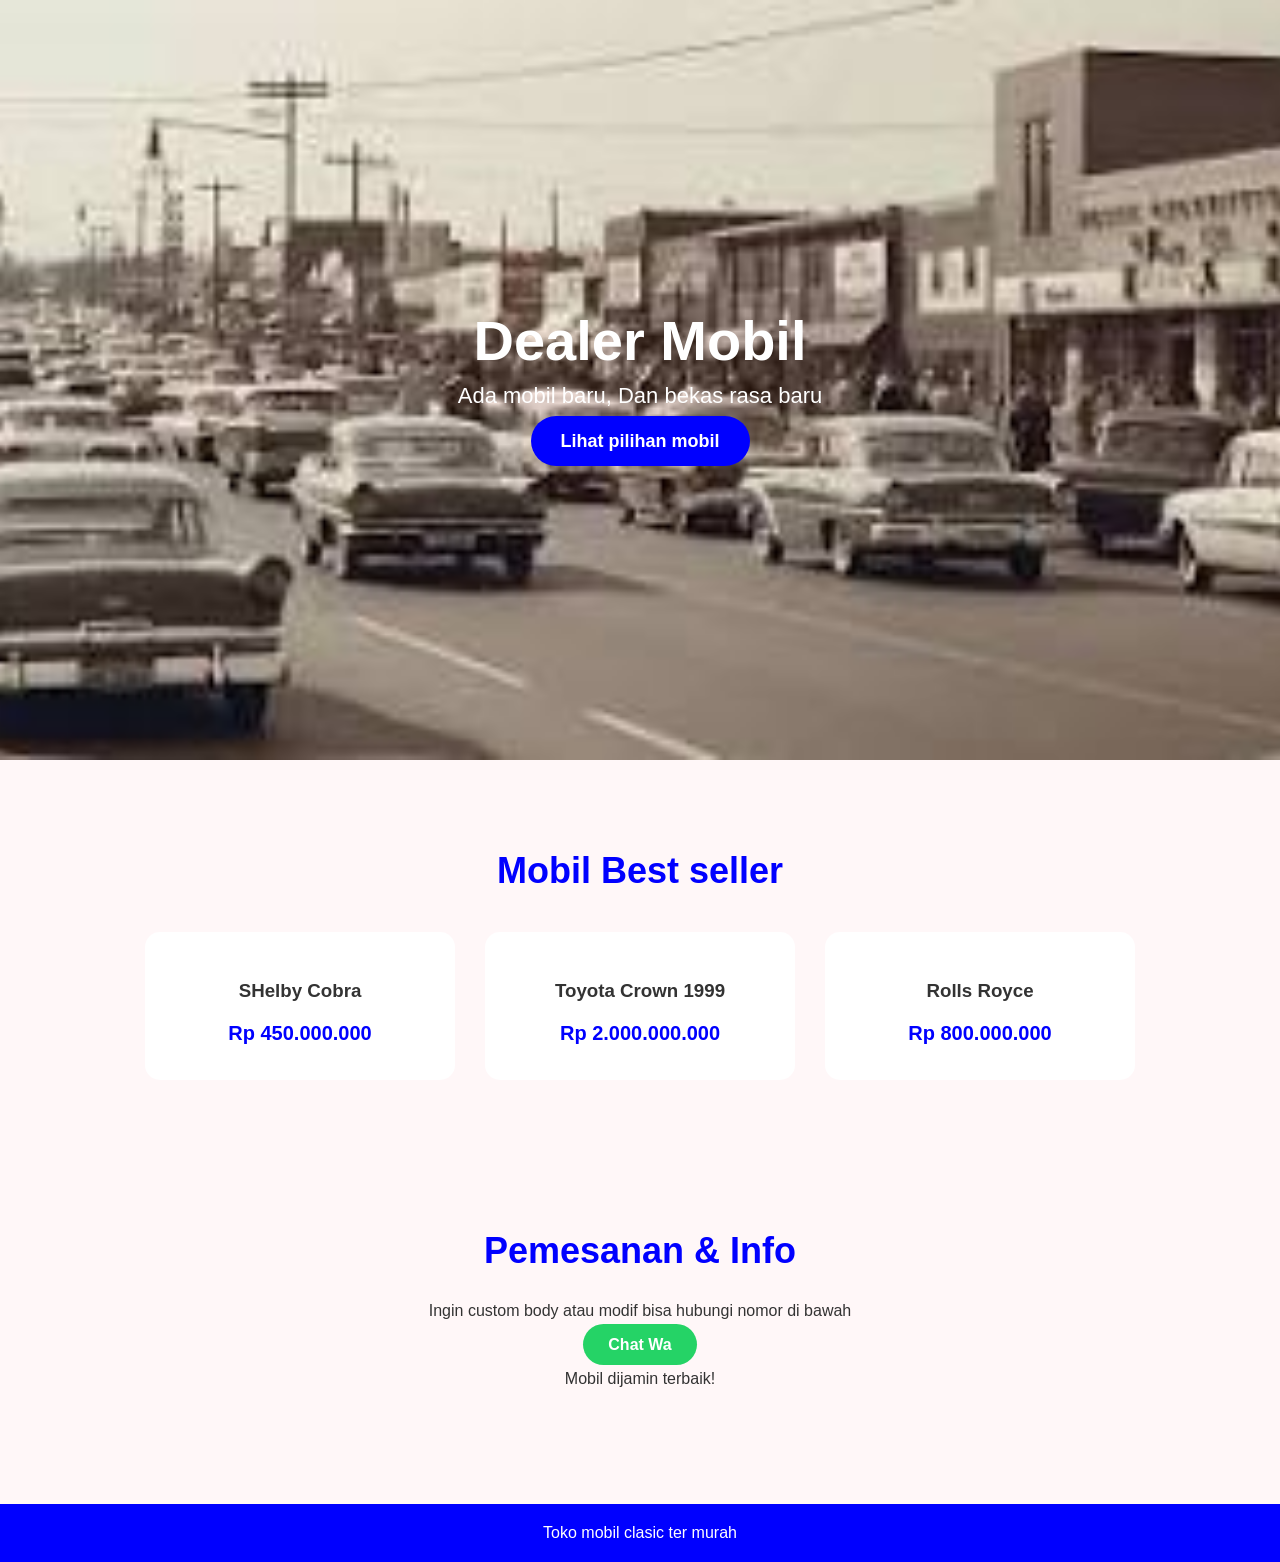
==== landing page.html @ eb48608e "Add files via upload" ====
<!DOCTYPE html>
<html lang="id">
<head>
    <meta charset="UTF-8">
    <meta name="viewport" content="width=device-width, initial-scale=1.0">
    <title>Toko mobil classic</title>
    <style>
        body {
            margin: 0;
            font-family: 'Poppins', sans-serif;
            background: #fff7f8;
            color: #333;
        }

        /* ini anggap bagian kepala :) */
        header {
            background: url('[data-uri]') center/cover no-repeat;
            height: 80vh;
            display: flex;
            align-items: center;
            justify-content: center;
            text-align: center;
            color: #fff;
            padding: 20px;
        }

        header h1 {
            font-size: 56px;
            margin: 0;
        }

        header p {
            font-size: 22px;
            margin-top: 10px;
        }

        .btn-lihat {
            margin-top: 25px;
            background: blue;
            padding: 15px 30px;
            color: white;
            font-size: 18px;
            border-radius: 30px;
            text-decoration: none;
            font-weight: bold;
        }

        /* ini bagian mewarnai dan ukuran tulisan (judul) */
        .section {
            padding: 60px 20px;
            text-align: center;
        }

        .section h2 {
            font-size: 36px;
            color: blue;
        }

        /* ini bagian barang ;) */
        .produk-container {
            display: flex;
            justify-content: center;
            gap: 30px;
            margin-top: 40px;
        }

        .produk {
            background: #fff;
            width: 280px;
            border-radius: 15px;
            padding: 15px;

        }

        .produk:hover {
            transform: translateY(-6px);
        }

        .produk img {
            width: 100%;
            border-radius: 12px;
        }

        .produk h3 {
            margin-top: 15px;
            color: #333;
        }

        .harga {
            font-weight: bold;
            color: blue;
            font-size: 20px;
        }

        /* wa */
        .btn-wa {
            margin-top: 20px;
            background: #25d366;
            padding: 12px 25px;
            color: white;
            border-radius: 30px;
            text-decoration: none;
            font-weight: bold;

        }

        /* kaki ;) */
        footer {
            background: blue;
            color: white;
            text-align: center;
            padding: 20px;
            margin-top: 40px;
        }
    </style>
</head>
<body>

    
    <header>
        <div>
            <h1>Dealer Mobil</h1>
            <p>Ada mobil baru, Dan bekas rasa baru</p>
            <a href="#produk" class="btn-lihat">Lihat pilihan mobil</a>
        </div>
    </header>

    <!-- PRODUK  -->
    <section class="section" id="produk">
        <h2>Mobil Best seller</h2>

        <div class="produk-container">

            <div class="produk">
                <img src="shelby cobra_169.jpg" alt="">
                <h3>SHelby Cobra</h3>
                <p class="harga">Rp 450.000.000</p>
            </div>

            <div class="produk">
                <img src="hudson.jpg" alt="">
                <h3>Toyota Crown 1999</h3>
                <p class="harga">Rp 2.000.000.000</p>
            </div>

            <div class="produk">
                <img src="rolls royce.jpg" alt="">
                <h3>Rolls Royce</h3>
                <p class="harga">Rp 800.000.000</p>
            </div>

        </div>
    </section>

    <!-- wa -->
    <section class="section">
        <h2>Pemesanan & Info</h2>
        <p>Ingin custom body atau modif bisa hubungi nomor di bawah</p>
         <a href="https://www.whatsapp.com/business/" class="btn-wa">Chat Wa</a>
        <p>Mobil dijamin terbaik!</p>

    </section>

    <!-- FOOTER -->
    <footer>
        Toko mobil clasic ter murah
    </footer>

</body>
</html>
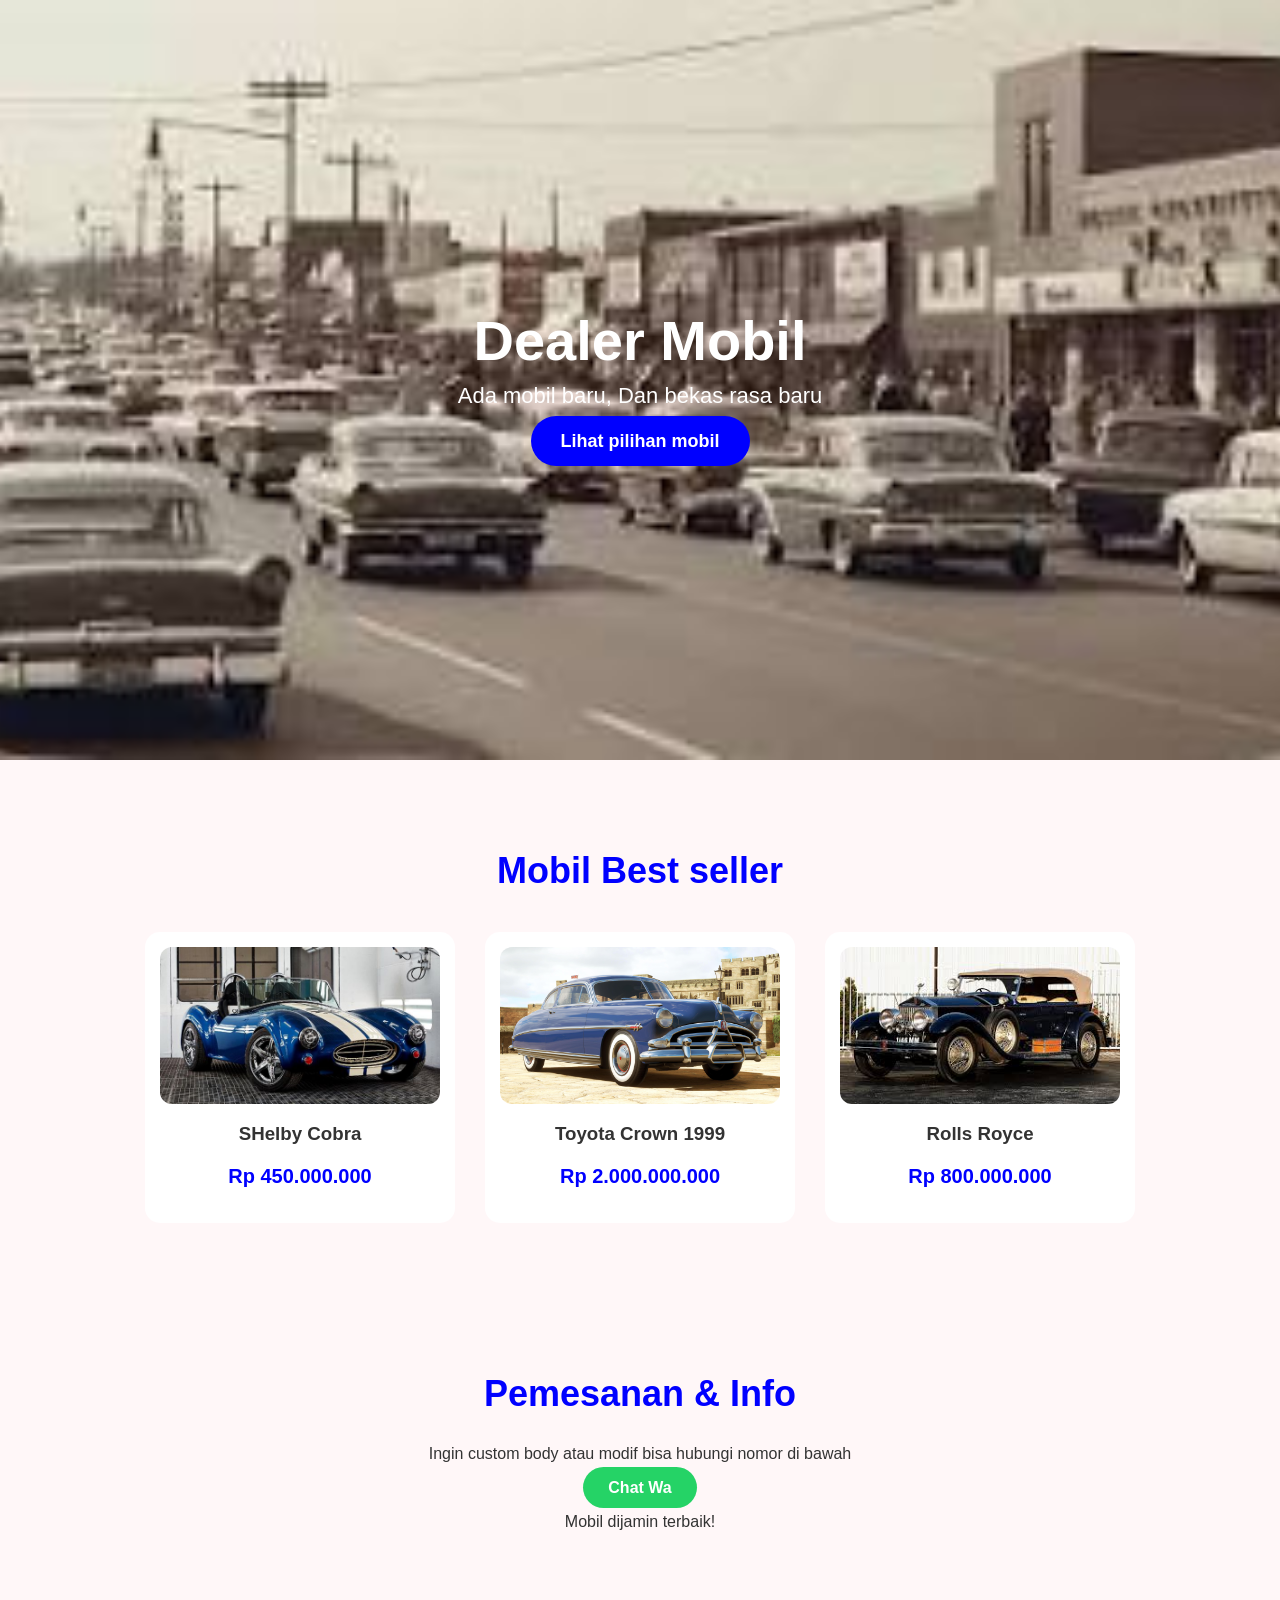
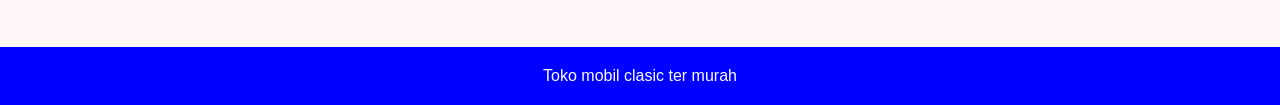
==== commit 68123b29: "Add files via upload" ====
--- a/landing page.html
+++ b/landing page.html
@@ -4,115 +4,8 @@
     <meta charset="UTF-8">
     <meta name="viewport" content="width=device-width, initial-scale=1.0">
     <title>Toko mobil classic</title>
-    <style>
-        body {
-            margin: 0;
-            font-family: 'Poppins', sans-serif;
-            background: #fff7f8;
-            color: #333;
-        }
-
-        /* ini anggap bagian kepala :) */
-        header {
-            background: url('[data-uri]') center/cover no-repeat;
-            height: 80vh;
-            display: flex;
-            align-items: center;
-            justify-content: center;
-            text-align: center;
-            color: #fff;
-            padding: 20px;
-        }
-
-        header h1 {
-            font-size: 56px;
-            margin: 0;
-        }
-
-        header p {
-            font-size: 22px;
-            margin-top: 10px;
-        }
-
-        .btn-lihat {
-            margin-top: 25px;
-            background: blue;
-            padding: 15px 30px;
-            color: white;
-            font-size: 18px;
-            border-radius: 30px;
-            text-decoration: none;
-            font-weight: bold;
-        }
-
-        /* ini bagian mewarnai dan ukuran tulisan (judul) */
-        .section {
-            padding: 60px 20px;
-            text-align: center;
-        }
-
-        .section h2 {
-            font-size: 36px;
-            color: blue;
-        }
-
-        /* ini bagian barang ;) */
-        .produk-container {
-            display: flex;
-            justify-content: center;
-            gap: 30px;
-            margin-top: 40px;
-        }
-
-        .produk {
-            background: #fff;
-            width: 280px;
-            border-radius: 15px;
-            padding: 15px;
-
-        }
-
-        .produk:hover {
-            transform: translateY(-6px);
-        }
-
-        .produk img {
-            width: 100%;
-            border-radius: 12px;
-        }
-
-        .produk h3 {
-            margin-top: 15px;
-            color: #333;
-        }
-
-        .harga {
-            font-weight: bold;
-            color: blue;
-            font-size: 20px;
-        }
-
-        /* wa */
-        .btn-wa {
-            margin-top: 20px;
-            background: #25d366;
-            padding: 12px 25px;
-            color: white;
-            border-radius: 30px;
-            text-decoration: none;
-            font-weight: bold;
-
-        }
-
-        /* kaki ;) */
-        footer {
-            background: blue;
-            color: white;
-            text-align: center;
-            padding: 20px;
-            margin-top: 40px;
-        }
-    </style>
+    <link rel="stylesheet" href="landing.css">
+    
 </head>
 <body>
 
@@ -132,19 +25,19 @@
         <div class="produk-container">
 
             <div class="produk">
-                <img src="shelby cobra_169.jpg" alt="">
+                <img src="img/shelby cobra_169.jpg" alt="">
                 <h3>SHelby Cobra</h3>
                 <p class="harga">Rp 450.000.000</p>
             </div>
 
             <div class="produk">
-                <img src="hudson.jpg" alt="">
+                <img src="img/hudson.jpg" alt="">
                 <h3>Toyota Crown 1999</h3>
                 <p class="harga">Rp 2.000.000.000</p>
             </div>
 
             <div class="produk">
-                <img src="rolls royce.jpg" alt="">
+                <img src="img/rolls royce.jpg" alt="">
                 <h3>Rolls Royce</h3>
                 <p class="harga">Rp 800.000.000</p>
             </div>
--- a/landing.css
+++ b/landing.css
@@ -0,0 +1,107 @@
+body {
+            margin: 0;
+            font-family: 'Poppins', sans-serif;
+            background: #fff7f8;
+            color: #333;
+        }
+
+        /* ini anggap bagian kepala :) */
+        header {
+            background: url('[data-uri]') center/cover no-repeat;
+            height: 80vh;
+            display: flex;
+            align-items: center;
+            justify-content: center;
+            text-align: center;
+            color: #fff;
+            padding: 20px;
+        }
+
+        header h1 {
+            font-size: 56px;
+            margin: 0;
+        }
+
+        header p {
+            font-size: 22px;
+            margin-top: 10px;
+        }
+
+        .btn-lihat {
+            margin-top: 25px;
+            background: blue;
+            padding: 15px 30px;
+            color: white;
+            font-size: 18px;
+            border-radius: 30px;
+            text-decoration: none;
+            font-weight: bold;
+        }
+
+        /* ini bagian mewarnai dan ukuran tulisan (judul) */
+        .section {
+            padding: 60px 20px;
+            text-align: center;
+        }
+
+        .section h2 {
+            font-size: 36px;
+            color: blue;
+        }
+
+        /* ini bagian barang ;) */
+        .produk-container {
+            display: flex;
+            justify-content: center;
+            gap: 30px;
+            margin-top: 40px;
+        }
+
+        .produk {
+            background: #fff;
+            width: 280px;
+            border-radius: 15px;
+            padding: 15px;
+
+        }
+
+        .produk:hover {
+            transform: translateY(-6px);
+        }
+
+        .produk img {
+            width: 100%;
+            border-radius: 12px;
+        }
+
+        .produk h3 {
+            margin-top: 15px;
+            color: #333;
+        }
+
+        .harga {
+            font-weight: bold;
+            color: blue;
+            font-size: 20px;
+        }
+
+        /* wa */
+        .btn-wa {
+            margin-top: 20px;
+            background: #25d366;
+            padding: 12px 25px;
+            color: white;
+            border-radius: 30px;
+            text-decoration: none;
+            font-weight: bold;
+
+        }
+
+        /* kaki ;) */
+        footer {
+            background: blue;
+            color: white;
+            text-align: center;
+            padding: 20px;
+            margin-top: 40px;
+        }
